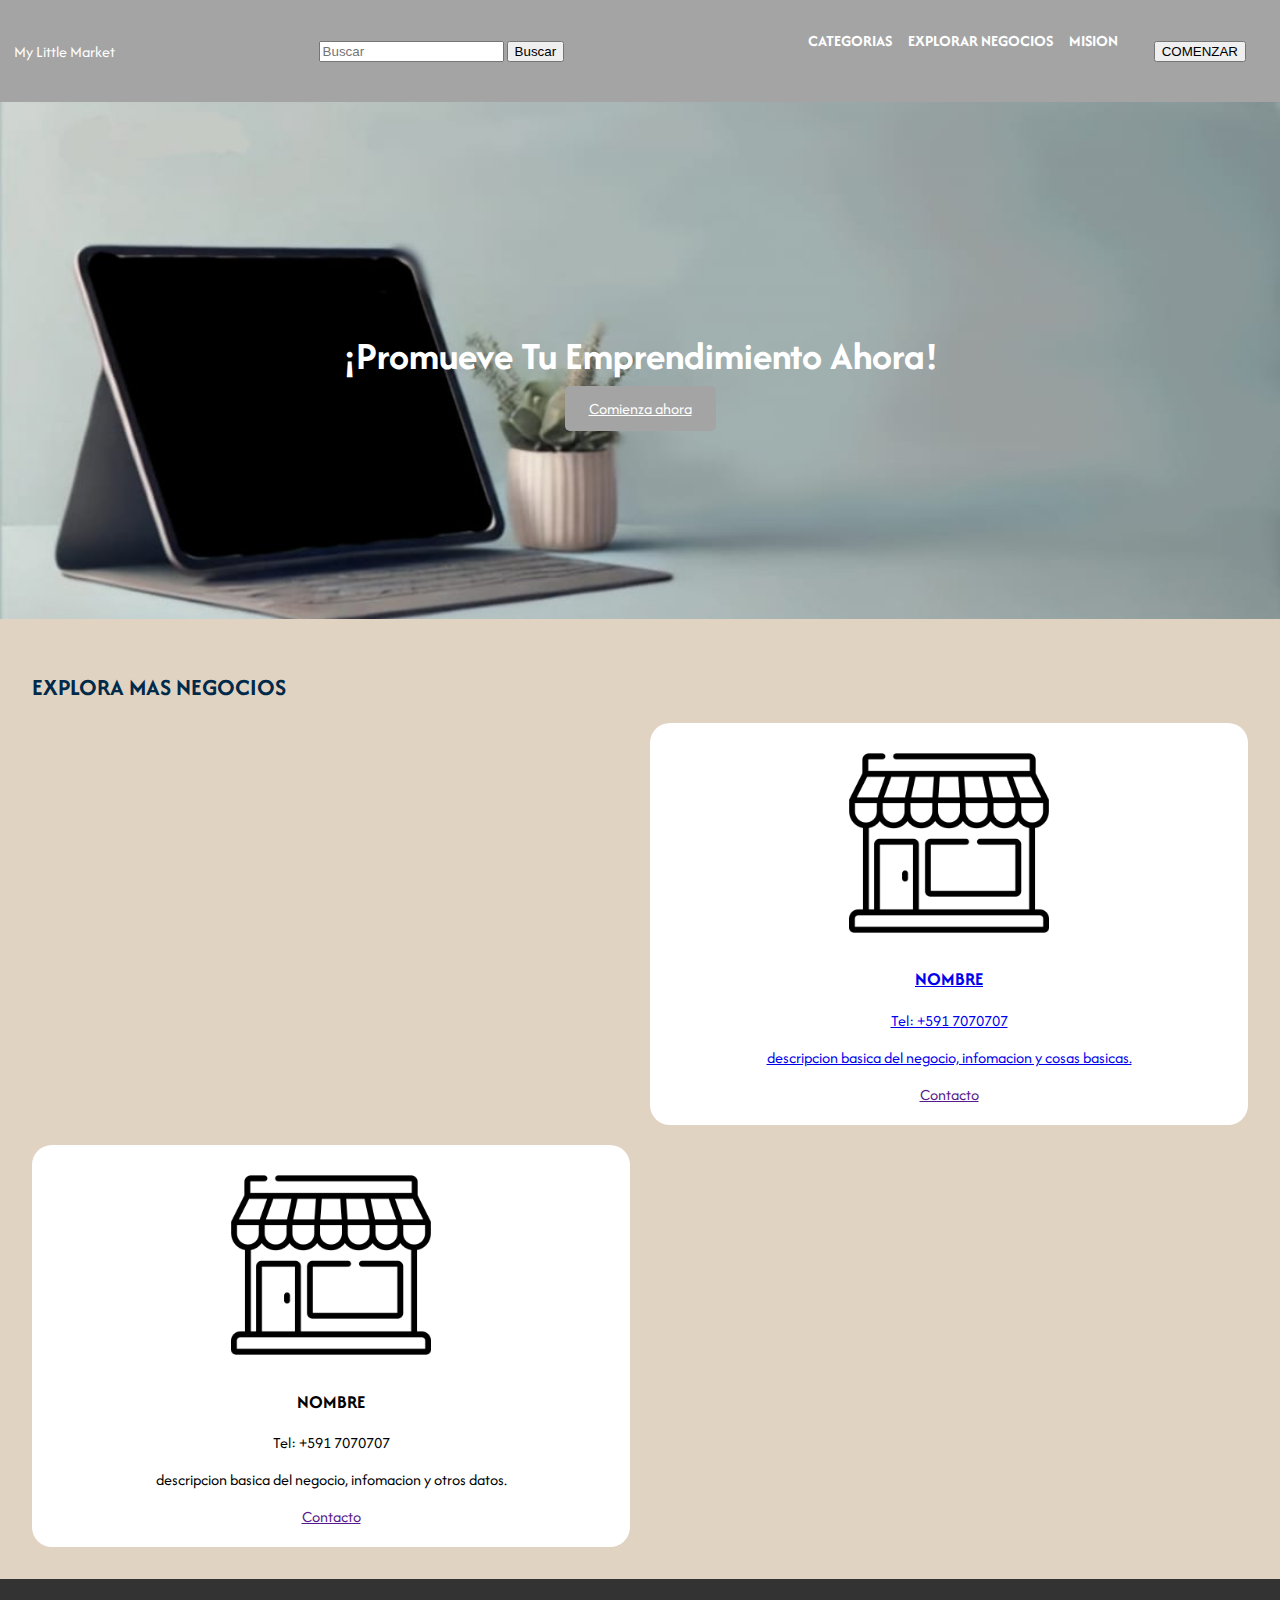
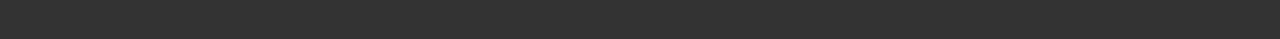
==== index.html @ 0ebc7f39 "Add files via upload" ====
<!DOCTYPE html>
<html lang="es">
<head>
    <meta charset="UTF-8">
    <meta name="viewport" content="width=device-width, initial-scale=1.0">
    <title>My little Market</title>
    <link rel="stylesheet" href="style.css">
    <link rel="preconnect" href="https://fonts.googleapis.com">
<link rel="preconnect" href="https://fonts.gstatic.com" crossorigin>
<link href="https://fonts.googleapis.com/css2?family=Afacad:ital,wght@0,400..700;1,400..700&display=swap" rel="stylesheet">
</head>
<header> 
    <nav>
        <div class="logo">My Little Market</div>
        <div class="search-container">
            <input type="text" placeholder="Buscar" class="search-input">
            <button class="search-button">Buscar</button>
        </div>
        <ul>
            <li><a href="" >CATEGORIAS</a></li>
            <li><a href="" >EXPLORAR NEGOCIOS</a></li>
            <li><a href="" >MISION</a></li>
            <a href="" class="buttoncom"><button>COMENZAR</button></a>
        </ul>
    </nav>
</header>

    <section class="banner">
        <h1>¡Promueve Tu Emprendimiento Ahora!</h1>
        <a href=https://forms.gle/R6Rtn51wVk1WqmDdA class="button">Comienza ahora</a>
    </section>

    <section class="negocios">
        <h2>EXPLORA MAS NEGOCIOS</h2>
        <div class="negocios-grid">
            <a href="page.html">
                <div class="negocio-card">
                    <img src="store.png"  width="200px"; height="200px" alt="Negocio 1">
                    <h3>NOMBRE</h3>
                    <p>Tel: +591 7070707</p>
                    <p>descripcion basica del negocio, infomacion y cosas basicas.</p>
                    <a href="" >Contacto</a>
                </div>
            </a>
           

            <div class="negocio-card">
                <img src="store.png" width="200px"; height="200px" alt="Negocio 2">
                <h3>NOMBRE</h3>
                <p>Tel: +591 7070707</p>
                <p>descripcion basica del negocio, infomacion y otros datos.</p>
                <a href="" >Contacto</a>
            </div>
        </div>
    </section>
    <footer>
    </footer>
</body>
</html>
---- style.css ----
.afacad> {
    font-family: "Afacad", sans-serif;
    font-size: 25px;
    font-weight: weight 30px;
    font-style: normal;
  }  

body {
    font-family: "Afacad", sans-serif;
    margin: 0;
    padding: 0;
    background-color: #E1D3C1;
}

nav {
    background-color: #A4A4A4;
    padding: 14px;
    color: white;
    display: flex;
    justify-content: space-between;
    align-items: center;
}

nav ul {
    list-style-type: none;
    display: flex;
    gap: 16px;
}

.buttoncom {
    padding: 10px 20px;
    background-color: #A4A4A4;
    color: white;
    border: none;
    border-radius: 30px;
}

nav ul li a {
    font-weight: bold;
    color: white;
    text-decoration: none;
}

.banner {
    background-color: #f4f4f4;
    padding: 200px;
    text-align: center;
    background-image: url('banner.jpeg');
    background-size: cover;
    background-position: center;
    color: #ffffff;
}

.banner h1 {
    font-size: 40px;
    margin-bottom: 16px;
    text-decoration: none;
}

.button {
    padding: 12px 24px;
    background-color: #A4A4A4;
    color: white;
    border: none;
    border-radius: 5px;
    align-items: center;
}

.negocios {
    padding: 32px;
    text-align: left;
    color: #012A4A;
}

.negocios-grid {
    display: grid;
    grid-template-columns: repeat(2, 2fr);
    gap: 20px;
    color: #000000;
    text-decoration: none;
}

.negocio-card {
    background-color: white;
    padding: 20px;
    border-radius: 20px;
    text-align: center;
}

.negocio-card img {
    width: 480;
    height: 310;
}

footer {
    background-color: #333;
    padding: 30px;
}
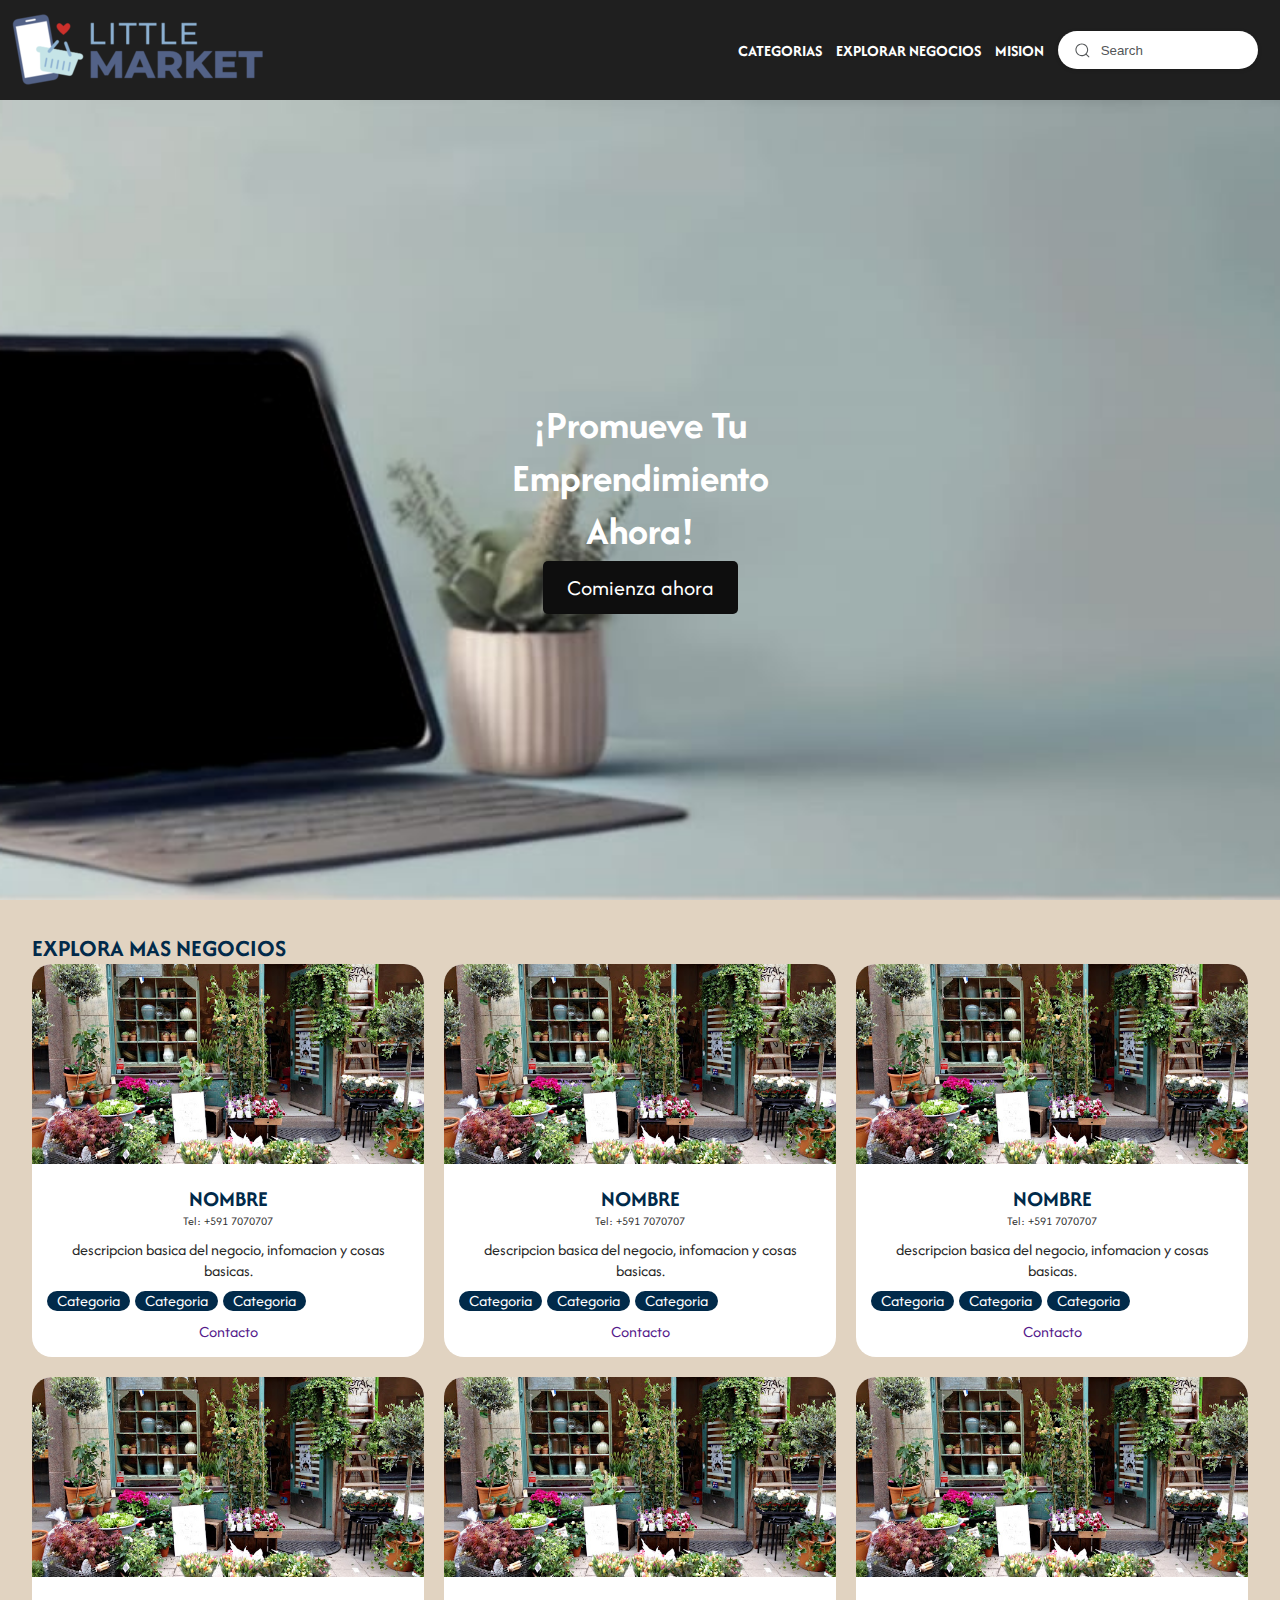
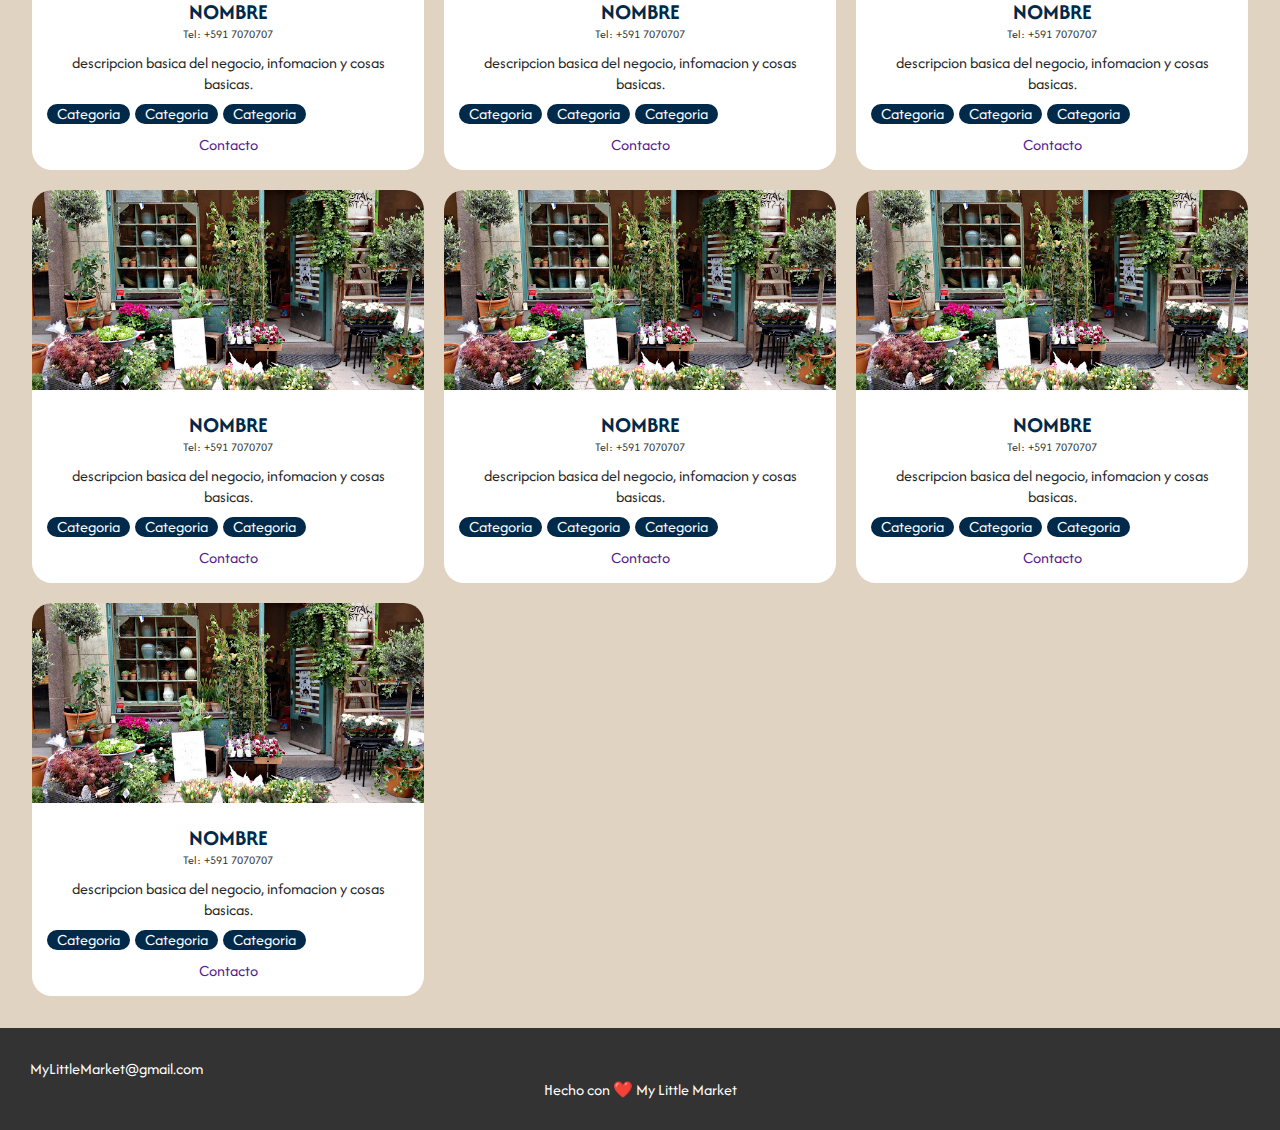
==== commit 161e9d4b: "Add files via upload" ====
--- a/index.html
+++ b/index.html
@@ -8,52 +8,235 @@
     <link rel="preconnect" href="https://fonts.googleapis.com">
 <link rel="preconnect" href="https://fonts.gstatic.com" crossorigin>
 <link href="https://fonts.googleapis.com/css2?family=Afacad:ital,wght@0,400..700;1,400..700&display=swap" rel="stylesheet">
+  <link rel="icon" type="img-icon" href="favicon.ico">
 </head>
-<header> 
-    <nav>
-        <div class="logo">My Little Market</div>
-        <div class="search-container">
-            <input type="text" placeholder="Buscar" class="search-input">
-            <button class="search-button">Buscar</button>
-        </div>
-        <ul>
-            <li><a href="" >CATEGORIAS</a></li>
-            <li><a href="" >EXPLORAR NEGOCIOS</a></li>
-            <li><a href="" >MISION</a></li>
-            <a href="" class="buttoncom"><button>COMENZAR</button></a>
-        </ul>
-    </nav>
+<header>
+    <div class="container">
+        <img class="logo" src="logo_2.ico" width="auto"; height="auto" alt="myletras">
+        <nav class="nav-desk">
+            
+            <ul>
+                <li><a href="#" >CATEGORIAS</a></li>
+                <li><a href="#" >EXPLORAR NEGOCIOS</a></li>
+                <li><a href="#" >MISION</a></li>
+    <form class="form">
+        <label for="search">
+            <input class="input" type="text" required="" placeholder="Search" id="search">
+            <div class="fancy-bg"></div>
+            <div class="search">
+                <svg viewBox="0 0 24 24" aria-hidden="true" class="r-14j79pv r-4qtqp9 r-yyyyoo r-1xvli5t r-dnmrzs r-4wgw6l r-f727ji r-bnwqim r-1plcrui r-lrvibr">
+                    <g>
+                        <path d="M21.53 20.47l-3.66-3.66C19.195 15.24 20 13.214 20 11c0-4.97-4.03-9-9-9s-9 4.03-9 9 4.03 9 9 9c2.215 0 4.24-.804 5.808-2.13l3.66 3.66c.147.146.34.22.53.22s.385-.073.53-.22c.295-.293.295-.767.002-1.06zM3.5 11c0-4.135 3.365-7.5 7.5-7.5s7.5 3.365 7.5 7.5-3.365 7.5-7.5 7.5-7.5-3.365-7.5-7.5z"></path>
+                    </g>
+                </svg>
+            </div>
+            <button class="close-btn" type="reset">
+                <svg xmlns="http://www.w3.org/2000/svg" class="h-5 w-5" viewBox="0 0 20 20" fill="currentColor">
+                    <path fill-rule="evenodd" d="M4.293 4.293a1 1 0 011.414 0L10 8.586l4.293-4.293a1 1 0 111.414 1.414L11.414 10l4.293 4.293a1 1 0 01-1.414 1.414L10 11.414l-4.293 4.293a1 1 0 01-1.414-1.414L8.586 10 4.293 5.707a1 1 0 010-1.414z" clip-rule="evenodd"></path>
+                </svg>
+            </button>
+        </label>
+    </form>
+            </ul>
+        </nav>
+        <nav class="nav-mobile">
+            <ul>
+                <li><a href="#" ><svg xmlns="http://www.w3.org/2000/svg" viewBox="0 0 512 512"><!--!Font Awesome Free 6.6.0 by @fontawesome - https://fontawesome.com License - https://fontawesome.com/license/free Copyright 2024 Fonticons, Inc.--><path fill="#ffffff" d="M500.3 7.3C507.7 13.3 512 22.4 512 32l0 144c0 26.5-28.7 48-64 48s-64-21.5-64-48s28.7-48 64-48l0-57L352 90.2 352 208c0 26.5-28.7 48-64 48s-64-21.5-64-48s28.7-48 64-48l0-96c0-15.3 10.8-28.4 25.7-31.4l160-32c9.4-1.9 19.1 .6 26.6 6.6zM74.7 304l11.8-17.8c5.9-8.9 15.9-14.2 26.6-14.2l61.7 0c10.7 0 20.7 5.3 26.6 14.2L213.3 304l26.7 0c26.5 0 48 21.5 48 48l0 112c0 26.5-21.5 48-48 48L48 512c-26.5 0-48-21.5-48-48L0 352c0-26.5 21.5-48 48-48l26.7 0zM192 408a48 48 0 1 0 -96 0 48 48 0 1 0 96 0zM478.7 278.3L440.3 368l55.7 0c6.7 0 12.6 4.1 15 10.4s.6 13.3-4.4 17.7l-128 112c-5.6 4.9-13.9 5.3-19.9 .9s-8.2-12.4-5.3-19.2L391.7 400 336 400c-6.7 0-12.6-4.1-15-10.4s-.6-13.3 4.4-17.7l128-112c5.6-4.9 13.9-5.3 19.9-.9s8.2 12.4 5.3 19.2zm-339-59.2c-6.5 6.5-17 6.5-23 0L19.9 119.2c-28-29-26.5-76.9 5-103.9c27-23.5 68.4-19 93.4 6.5l10 10.5 9.5-10.5c25-25.5 65.9-30 93.9-6.5c31 27 32.5 74.9 4.5 103.9l-96.4 99.9z"/></svg></a></li>
+                <li><a href="#" ><svg xmlns="http://www.w3.org/2000/svg" viewBox="0 0 512 512"><!--!Font Awesome Free 6.6.0 by @fontawesome - https://fontawesome.com License - https://fontawesome.com/license/free Copyright 2024 Fonticons, Inc.--><path fill="#ffffff" d="M512 256c0 141.2-114.7 256-256 256C114.8 512 0 397.3 0 256S114.7 0 256 0s256 114.7 256 256zm-32 0c0-123.2-100.3-224-224-224C132.5 32 32 132.5 32 256s100.5 224 224 224 224-100.5 224-224zM160.9 124.6l86.9 37.1-37.1 86.9-86.9-37.1 37.1-86.9zm110 169.1l46.6 94h-14.6l-50-100-48.9 100h-14l51.1-106.9-22.3-9.4 6-14 68.6 29.1-6 14.3-16.5-7.1zm-11.8-116.3l68.6 29.4-29.4 68.3L230 246l29.1-68.6zm80.3 42.9l54.6 23.1-23.4 54.3-54.3-23.1 23.1-54.3z"/></svg></a></li>
+                <li><a href="#" ><svg xmlns="http://www.w3.org/2000/svg" viewBox="0 0 512 512"><!--!Font Awesome Free 6.6.0 by @fontawesome - https://fontawesome.com License - https://fontawesome.com/license/free Copyright 2024 Fonticons, Inc.--><path fill="#ffffff" d="M448 256A192 192 0 1 0 64 256a192 192 0 1 0 384 0zM0 256a256 256 0 1 1 512 0A256 256 0 1 1 0 256zm256 80a80 80 0 1 0 0-160 80 80 0 1 0 0 160zm0-224a144 144 0 1 1 0 288 144 144 0 1 1 0-288zM224 256a32 32 0 1 1 64 0 32 32 0 1 1 -64 0z"/></svg></a></li>
+    
+            </ul>
+            
+        </nav>
+    </div> 
+    <form class="form form-mobile">
+        <label for="search">
+            <input class="input" type="text" required="" placeholder="Search" id="search">
+            <div class="fancy-bg"></div>
+            <div class="search">
+                <svg viewBox="0 0 24 24" aria-hidden="true" class="r-14j79pv r-4qtqp9 r-yyyyoo r-1xvli5t r-dnmrzs r-4wgw6l r-f727ji r-bnwqim r-1plcrui r-lrvibr">
+                    <g>
+                        <path d="M21.53 20.47l-3.66-3.66C19.195 15.24 20 13.214 20 11c0-4.97-4.03-9-9-9s-9 4.03-9 9 4.03 9 9 9c2.215 0 4.24-.804 5.808-2.13l3.66 3.66c.147.146.34.22.53.22s.385-.073.53-.22c.295-.293.295-.767.002-1.06zM3.5 11c0-4.135 3.365-7.5 7.5-7.5s7.5 3.365 7.5 7.5-3.365 7.5-7.5 7.5-7.5-3.365-7.5-7.5z"></path>
+                    </g>
+                </svg>
+            </div>
+            <button class="close-btn" type="reset">
+                <svg xmlns="http://www.w3.org/2000/svg" class="h-5 w-5" viewBox="0 0 20 20" fill="currentColor">
+                    <path fill-rule="evenodd" d="M4.293 4.293a1 1 0 011.414 0L10 8.586l4.293-4.293a1 1 0 111.414 1.414L11.414 10l4.293 4.293a1 1 0 01-1.414 1.414L10 11.414l-4.293 4.293a1 1 0 01-1.414-1.414L8.586 10 4.293 5.707a1 1 0 010-1.414z" clip-rule="evenodd"></path>
+                </svg>
+            </button>
+        </label>
+    </form>
 </header>
 
     <section class="banner">
-        <h1>¡Promueve Tu Emprendimiento Ahora!</h1>
+        <div class="banner__text">
+            <h1>¡Promueve Tu Emprendimiento Ahora!</h1>
         <a href=https://forms.gle/R6Rtn51wVk1WqmDdA class="button">Comienza ahora</a>
+        </div>
+        
     </section>
 
-    <section class="negocios">
+    <section class="negocios container">
         <h2>EXPLORA MAS NEGOCIOS</h2>
         <div class="negocios-grid">
-            <a href="page.html">
-                <div class="negocio-card">
-                    <img src="store.png"  width="200px"; height="200px" alt="Negocio 1">
-                    <h3>NOMBRE</h3>
-                    <p>Tel: +591 7070707</p>
-                    <p>descripcion basica del negocio, infomacion y cosas basicas.</p>
-                    <a href="" >Contacto</a>
-                </div>
-            </a>
-           
-
             <div class="negocio-card">
-                <img src="store.png" width="200px"; height="200px" alt="Negocio 2">
-                <h3>NOMBRE</h3>
-                <p>Tel: +591 7070707</p>
-                <p>descripcion basica del negocio, infomacion y otros datos.</p>
-                <a href="" >Contacto</a>
+                <a href="page1.html"></a>
+                <img src="store.JPG"  width="200px"; height="200px" alt="Negocio 1">
+                <div class="negocio-card__text">
+                    <h3>NOMBRE</h3>
+                    <p class="phone">Tel: +591 7070707</p>
+                    <p class="description">descripcion basica del negocio, infomacion y cosas basicas.</p>
+                    <div class="categories">
+                        <span>Categoria</span>
+                        <span>Categoria</span>
+                        <span>Categoria</span>
+                    </div>
+                    <a href="" >Contacto</a>
+                </div>
+                
+            </div><div class="negocio-card">
+                <a href="page1.html"></a>
+                <img src="store.JPG"  width="200px"; height="200px" alt="Negocio 1">
+                <div class="negocio-card__text">
+                    <h3>NOMBRE</h3>
+                    <p class="phone">Tel: +591 7070707</p>
+                    <p class="description">descripcion basica del negocio, infomacion y cosas basicas.</p>
+                    <div class="categories">
+                        <span>Categoria</span>
+                        <span>Categoria</span>
+                        <span>Categoria</span>
+                    </div>
+                    <a href="" >Contacto</a>
+                </div>
+                
+            </div><div class="negocio-card">
+                <a href="page1.html"></a>
+                <img src="store.JPG"  width="200px"; height="200px" alt="Negocio 1">
+                <div class="negocio-card__text">
+                    <h3>NOMBRE</h3>
+                    <p class="phone">Tel: +591 7070707</p>
+                    <p class="description">descripcion basica del negocio, infomacion y cosas basicas.</p>
+                    <div class="categories">
+                        <span>Categoria</span>
+                        <span>Categoria</span>
+                        <span>Categoria</span>
+                    </div>
+                    <a href="" >Contacto</a>
+                </div>
+                
+            </div><div class="negocio-card">
+                <a href="page1.html"></a>
+                <img src="store.JPG"  width="200px"; height="200px" alt="Negocio 1">
+                <div class="negocio-card__text">
+                    <h3>NOMBRE</h3>
+                    <p class="phone">Tel: +591 7070707</p>
+                    <p class="description">descripcion basica del negocio, infomacion y cosas basicas.</p>
+                    <div class="categories">
+                        <span>Categoria</span>
+                        <span>Categoria</span>
+                        <span>Categoria</span>
+                    </div>
+                    <a href="" >Contacto</a>
+                </div>
+                
+            </div><div class="negocio-card">
+                <a href="page1.html"></a>
+                <img src="store.JPG"  width="200px"; height="200px" alt="Negocio 1">
+                <div class="negocio-card__text">
+                    <h3>NOMBRE</h3>
+                    <p class="phone">Tel: +591 7070707</p>
+                    <p class="description">descripcion basica del negocio, infomacion y cosas basicas.</p>
+                    <div class="categories">
+                        <span>Categoria</span>
+                        <span>Categoria</span>
+                        <span>Categoria</span>
+                    </div>
+                    <a href="" >Contacto</a>
+                </div>
+                
+            </div><div class="negocio-card">
+                <a href="page1.html"></a>
+                <img src="store.JPG"  width="200px"; height="200px" alt="Negocio 1">
+                <div class="negocio-card__text">
+                    <h3>NOMBRE</h3>
+                    <p class="phone">Tel: +591 7070707</p>
+                    <p class="description">descripcion basica del negocio, infomacion y cosas basicas.</p>
+                    <div class="categories">
+                        <span>Categoria</span>
+                        <span>Categoria</span>
+                        <span>Categoria</span>
+                    </div>
+                    <a href="" >Contacto</a>
+                </div>
+                
+            </div><div class="negocio-card">
+                <a href="page1.html"></a>
+                <img src="store.JPG"  width="200px"; height="200px" alt="Negocio 1">
+                <div class="negocio-card__text">
+                    <h3>NOMBRE</h3>
+                    <p class="phone">Tel: +591 7070707</p>
+                    <p class="description">descripcion basica del negocio, infomacion y cosas basicas.</p>
+                    <div class="categories">
+                        <span>Categoria</span>
+                        <span>Categoria</span>
+                        <span>Categoria</span>
+                    </div>
+                    <a href="" >Contacto</a>
+                </div>
+                
+            </div><div class="negocio-card">
+                <a href="page1.html"></a>
+                <img src="store.JPG"  width="200px"; height="200px" alt="Negocio 1">
+                <div class="negocio-card__text">
+                    <h3>NOMBRE</h3>
+                    <p class="phone">Tel: +591 7070707</p>
+                    <p class="description">descripcion basica del negocio, infomacion y cosas basicas.</p>
+                    <div class="categories">
+                        <span>Categoria</span>
+                        <span>Categoria</span>
+                        <span>Categoria</span>
+                    </div>
+                    <a href="" >Contacto</a>
+                </div>
+                
+            </div><div class="negocio-card">
+                <a href="page1.html"></a>
+                <img src="store.JPG"  width="200px"; height="200px" alt="Negocio 1">
+                <div class="negocio-card__text">
+                    <h3>NOMBRE</h3>
+                    <p class="phone">Tel: +591 7070707</p>
+                    <p class="description">descripcion basica del negocio, infomacion y cosas basicas.</p>
+                    <div class="categories">
+                        <span>Categoria</span>
+                        <span>Categoria</span>
+                        <span>Categoria</span>
+                    </div>
+                    <a href="" >Contacto</a>
+                </div>
+                
+            </div><div class="negocio-card">
+                <a href="page1.html"></a>
+                <img src="store.JPG"  width="200px"; height="200px" alt="Negocio 1">
+                <div class="negocio-card__text">
+                    <h3>NOMBRE</h3>
+                    <p class="phone">Tel: +591 7070707</p>
+                    <p class="description">descripcion basica del negocio, infomacion y cosas basicas.</p>
+                    <div class="categories">
+                        <span>Categoria</span>
+                        <span>Categoria</span>
+                        <span>Categoria</span>
+                    </div>
+                    <a href="" >Contacto</a>
+                </div>
+                
             </div>
         </div>
     </section>
     <footer>
+        <p>MyLittleMarket@gmail.com</p>
+        <div class="copy" >
+            <span>Hecho con ❤️ My Little Market</span></div>
     </footer>
 </body>
 </html>--- a/style.css
+++ b/style.css
@@ -1,9 +1,9 @@
-.afacad> {
+.afacad > {
     font-family: "Afacad", sans-serif;
     font-size: 25px;
     font-weight: weight 30px;
     font-style: normal;
-  }  
+}  
 
 body {
     font-family: "Afacad", sans-serif;
@@ -12,23 +12,165 @@
     background-color: #E1D3C1;
 }
 
+*{
+  box-sizing: border-box;
+  padding: 0;
+  margin: 0;
+}
+.container{
+  max-width: 1280px;
+  width: 100%;
+  padding: 10px;
+  margin: 0 auto;
+}
+.myletras  {
+    display: flex;
+}
+header{
+  background-color: #1f1f1f;
+}
+header .container{
+  display: flex;
+  justify-content: space-between;
+  align-items: center;
+}
+
 nav {
-    background-color: #A4A4A4;
-    padding: 14px;
+    
+    padding: 12px;
     color: white;
     display: flex;
     justify-content: space-between;
     align-items: center;
 }
+
+
+.form {
+    --input-text-color: #fff;
+    --input-bg-color: #fff;
+    --focus-input-bg-color: transparent;
+    --text-color: #535658;
+    --active-color: #1b9bee;
+    --width-of-input: 200px;
+    --inline-padding-of-input: 1rem;
+    --gap: 0.9rem;
+  }
+  .form {
+    font-size: 0.9rem;
+    display: flex;
+    gap: 0.5rem;
+    align-items: center;
+    width: var(--width-of-input);
+    position: relative;
+    isolation: isolate;
+  }
+  .form-mobile {
+    display: none;
+  }
+  
+  .fancy-bg {
+    position: absolute;
+    width: 100%;
+    inset: 0;
+    background: var(--input-bg-color);
+    border-radius: 30px;
+    height: 100%;
+    z-index: -1;
+    pointer-events: none;
+    box-shadow: rgba(0, 0, 0, 0.16) 0px 1px 4px;
+  }
+
+.image-container {
+    position: left;
+}
+
+.corner-image {
+    position: absolute;
+    top: 0;
+    left: 0;
+    width: auto; 
+    height: auto;
+    margin: 5px; 
+}
+
+  label {
+    width: 100%;
+    padding: 0.8em;
+    padding-inline: var(--inline-padding-of-input);
+    display: flex;
+    align-items: center;
+  }
+  
+  .search,.close-btn {
+    position: absolute;
+  }
+ 
+  .search {
+    fill: var(--text-color);
+    left: var(--inline-padding-of-input);
+  }
+ 
+  svg {
+    width: 17px;
+    display: block;
+  }
+
+  .close-btn {
+    border: none;
+    right: var(--inline-padding-of-input);
+    box-sizing: border-box;
+    display: flex;
+    align-items: center;
+    justify-content: center;
+    color: #fff;
+    padding: 0.1em;
+    width: 20px;
+    height: 20px;
+    border-radius: 50%;
+    background: var(--active-color);
+    opacity: 0;
+    visibility: hidden;
+  }
+
+  .input {
+    color: var(--input-text-color);
+    width: 100%;
+    margin-inline: min(2em,calc(var(--inline-padding-of-input) + var(--gap)));
+    background: none;
+    border: none;
+  }
+  
+  .input:focus {
+    outline: none;
+  }
+  
+  .input::placeholder {
+    color: var(--text-color)
+  }
+
+  .input:focus ~ .fancy-bg {
+    border: 1px solid var(--active-color);
+    background: var(--focus-input-bg-color);
+  }
+  
+  .input:focus ~ .search {
+    fill: var(--active-color);
+  }
+
+  .input:valid ~ .close-btn {
+    opacity: 1;
+    visibility: visible;
+  }
 
 nav ul {
     list-style-type: none;
     display: flex;
-    gap: 16px;
+    align-items: center;
+    gap: 14px;
 }
 
 .buttoncom {
-    padding: 10px 20px;
+    padding: auto;
     background-color: #A4A4A4;
     color: white;
     border: none;
@@ -42,14 +184,20 @@
 }
 
 .banner {
+  display: flex;
+  justify-content: center;
+  align-items: center;
     background-color: #f4f4f4;
-    padding: 200px;
+    height: 800px;
     text-align: center;
     background-image: url('banner.jpeg');
     background-size: cover;
     background-position: center;
     color: #ffffff;
 }
+.banner .banner__text{
+  width: 350px;
+}
 
 .banner h1 {
     font-size: 40px;
@@ -58,8 +206,10 @@
 }
 
 .button {
+  text-decoration: none;
+  font-size: 22px;
     padding: 12px 24px;
-    background-color: #A4A4A4;
+    background-color: #0e0e0e;
     color: white;
     border: none;
     border-radius: 5px;
@@ -74,7 +224,6 @@
 
 .negocios-grid {
     display: grid;
-    grid-template-columns: repeat(2, 2fr);
     gap: 20px;
     color: #000000;
     text-decoration: none;
@@ -82,17 +231,112 @@
 
 .negocio-card {
     background-color: white;
-    padding: 20px;
     border-radius: 20px;
     text-align: center;
+    overflow: hidden;
+
 }
 
 .negocio-card img {
-    width: 480;
-    height: 310;
-}
+  width: 100%;
+  height: 200px;
+  object-fit: cover;
+}
+.negocio-card__text{
+  padding: 15px;
+}
+.negocio-card__text h3{
+  color: #012A4A;
+  font-size: 22px;
+}
+
+.negocio-card__text .phone {
+  color: #333;
+  font-size: 12px;
+}
+.negocio-card__text .description {
+  color: #282828;
+  font-size: 16px;
+  padding: 10px 0;
+}
+
+.negocio-card__text .categories{
+  display: flex;
+  gap: 5px;
+  justify-content: flex-start;
+  padding-bottom: 10px;
+}
+.negocio-card__text .categories span{
+  height: 20px;
+  background-color: #012A4A;
+  border-radius: 20px;
+  line-height: 20px;
+  padding: 0 10px;
+  color: white;
+}
+.negocio-card__text a{
+  text-decoration: none;
+}
+
+
 
 footer {
     background-color: #333;
     padding: 30px;
-}
+    color: #fff;
+}
+.copy{
+  display: flex;
+  justify-content: center;
+}
+
+@media only screen and (min-width: 600px) {
+  .negocios-grid{
+    grid-template-columns: repeat(2, 1fr);
+  }
+}
+@media only screen and (min-width: 901px) {
+  .nav-desk {
+    display: block;
+  }
+  .nav-mobile{
+    display: none;
+  }
+}
+@media only screen and (min-width: 1200px) {
+  .negocios-grid{
+    grid-template-columns: repeat(3, 1fr);
+  }
+}
+
+@media only screen and (max-width: 900px) {
+  header{
+    padding-bottom: 10px;
+  }
+  .nav-desk {
+    display: none;
+  }
+  .nav-mobile{
+    display: block;
+  }
+  .nav-mobile ul{
+    display: flex;
+    justify-content: space-between;
+    align-items: center;
+
+  }
+  .form-mobile {
+    width: 130px;
+    margin: 0 auto;
+    display: block;
+  }
+  .logo{
+    width: 150px;
+  }
+}
+@media only screen and (max-width: 600px) {
+  .banner{
+    height: 450px;
+
+  }
+}